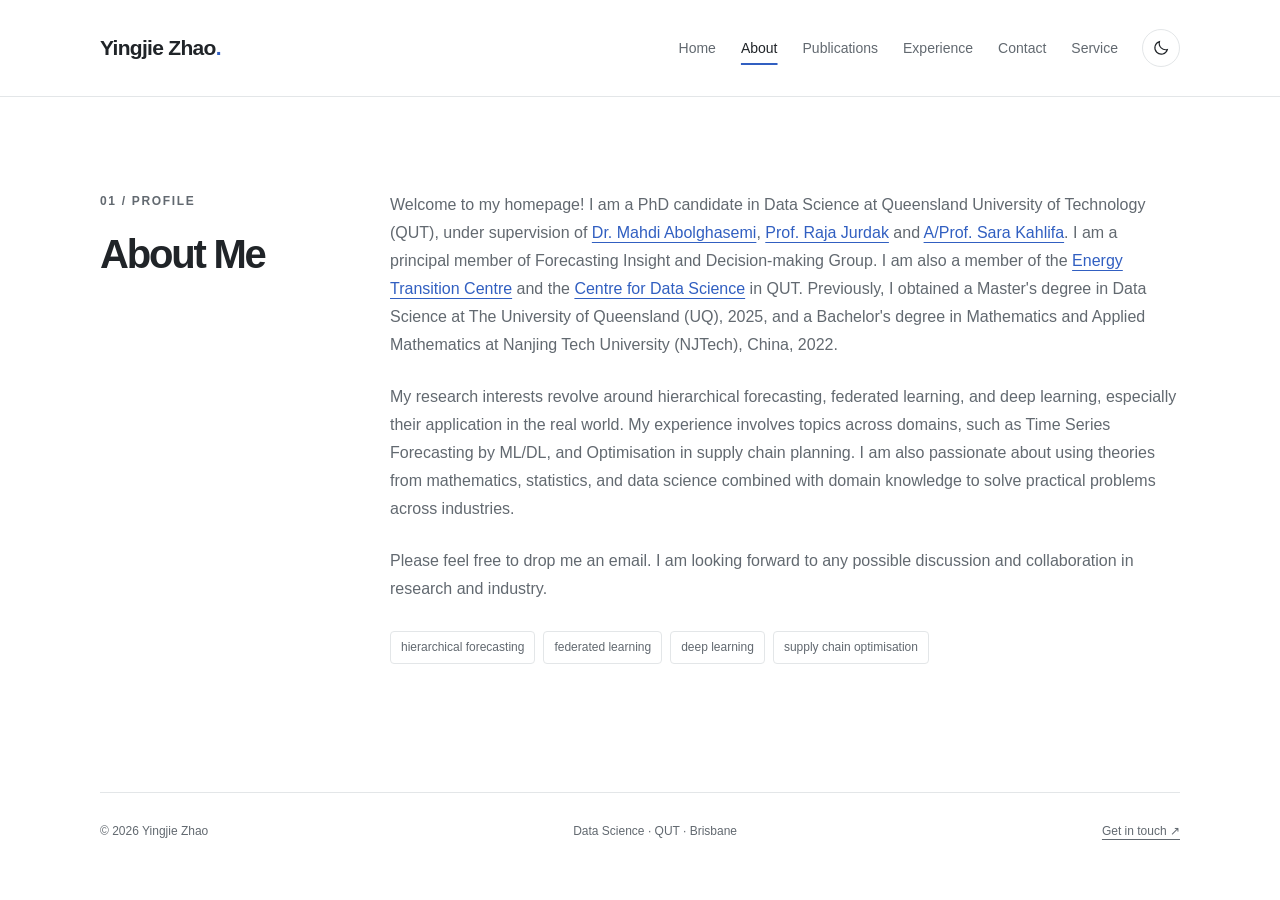
==== about/index.html @ 796f7f2c "Redesign homepage with light and dark themes and separate pages" ====
<!DOCTYPE html>
<html lang="en">
<head>
<meta charset="UTF-8">
<meta name="viewport" content="width=device-width, initial-scale=1">
<meta name="description" content="About Yingjie Zhao, a PhD candidate in Data Science at Queensland University of Technology.">
<meta name="theme-color" content="#ffffff">
<meta property="og:type" content="website">
<meta property="og:title" content="About — Yingjie Zhao">
<meta property="og:description" content="About Yingjie Zhao, a PhD candidate in Data Science at Queensland University of Technology.">
<meta property="og:url" content="https://y1ngjiezhao.github.io/about/">
<meta property="og:image" content="https://y1ngjiezhao.github.io/og.png">
<meta name="twitter:card" content="summary_large_image">
<link rel="canonical" href="https://y1ngjiezhao.github.io/about/">
<title>About — Yingjie Zhao</title>
<script src="../assets/theme.js"></script>
<link rel="stylesheet" href="../assets/site.css">
<script src="../assets/site.js" defer></script>
</head>
<body>
<a class="skip-link" href="#main-content">Skip to content</a>
<header class="nav-shell"><nav aria-label="Primary navigation">
<a class="brand" href="../" aria-label="Yingjie Zhao — Home">Yingjie Zhao<span class="brand-dot">.</span></a>
<div class="nav-controls"><ul class="nav-links" id="navLinks"><li><a href="../">Home</a></li><li><a href="../about/" aria-current="page">About</a></li><li><a href="../publications/">Publications</a></li><li><a href="../experience/">Experience</a></li><li><a href="../contact/">Contact</a></li><li><a href="../service/">Service</a></li></ul>
<button class="theme-button" type="button" aria-label="Switch to dark mode" aria-pressed="false" hidden><svg class="moon" width="18" height="18" viewBox="0 0 24 24" fill="none" stroke="currentColor" stroke-width="1.5" aria-hidden="true"><path d="M20.5 14A8.5 8.5 0 0 1 10 3.5 8.5 8.5 0 1 0 20.5 14Z"/></svg><svg class="sun" width="18" height="18" viewBox="0 0 24 24" fill="none" stroke="currentColor" stroke-width="1.5" aria-hidden="true"><circle cx="12" cy="12" r="4"/><path d="M12 2v2m0 16v2M2 12h2m16 0h2M5 5l1.5 1.5m11 11L19 19M5 19l1.5-1.5m11-11L19 5"/></svg></button>
<button class="menu-button" type="button" aria-label="Open navigation" aria-controls="navLinks" aria-expanded="false" hidden>Menu</button></div>
</nav></header>
<main id="main-content" tabindex="-1"><section class="content-section" id="about" aria-labelledby="about-title">
      <div class="section-kicker">
        <span class="section-number">01 / PROFILE</span>
        <h1 id="about-title">About Me</h1>
      </div>
      <div class="section-content">
        <p>
          Welcome to my homepage! I am a PhD candidate in Data Science at Queensland University of Technology (QUT), under supervision of
          <a href="https://sites.google.com/view/mahdiabolghasemi" target="_blank" rel="noopener noreferrer">Dr. Mahdi Abolghasemi</a>,
          <a href="https://www.qut.edu.au/about/our-people/academic-profiles/r.jurdak" target="_blank" rel="noopener noreferrer">Prof. Raja Jurdak</a> and
          <a href="https://www.qut.edu.au/about/our-people/academic-profiles/sara.khalifa" target="_blank" rel="noopener noreferrer">A/Prof. Sara Kahlifa</a>.
          I am a principal member of Forecasting Insight and Decision-making Group. I am also a member of the
          <a href="https://research.qut.edu.au/energytransition/" target="_blank" rel="noopener noreferrer">Energy Transition Centre</a> and the
          <a href="https://research.qut.edu.au/qutcds/" target="_blank" rel="noopener noreferrer">Centre for Data Science</a> in QUT.
          Previously, I obtained a Master's degree in Data Science at The University of Queensland (UQ), 2025, and a Bachelor's degree in Mathematics and Applied Mathematics at Nanjing Tech University (NJTech), China, 2022.
        </p>
        <p>
          My research interests revolve around hierarchical forecasting, federated learning, and deep learning, especially their application in the real world. My experience involves topics across domains, such as Time Series Forecasting by ML/DL, and Optimisation in supply chain planning. I am also passionate about using theories from mathematics, statistics, and data science combined with domain knowledge to solve practical problems across industries.
        </p>
        <p>
          Please feel free to drop me an email. I am looking forward to any possible discussion and collaboration in research and industry.
        </p>
        <div class="research-tags" aria-label="Research interests">
          <span>hierarchical forecasting</span>
          <span>federated learning</span>
          <span>deep learning</span>
          <span>supply chain optimisation</span>
        </div>
      </div>
    </section></main>
<footer><span>© 2026 Yingjie Zhao</span><span>Data Science · QUT · Brisbane</span><a href="mailto:yingjie.zhao@hdr.qut.edu.au">Get in touch <span aria-hidden="true">↗</span></a></footer>
</body></html>
---- assets/site.css ----
:root {
  color-scheme:light;
  --bg:#fff;
  --text:#202428;
  --muted:#626970;
  --line:#e3e6e8;
  --soft:#f6f7f8;
  --accent:#315fc1;
  --inverse:#fff;
  --width:1080px
}
:root[data-theme=dark] {
  color-scheme:dark;
  --bg:#17191c;
  --text:#edf0f2;
  --muted:#a5adb7;
  --line:#353a41;
  --soft:#202429;
  --accent:#9ebcff;
  --inverse:#17191c
}
* {
  box-sizing:border-box
}
body {
  margin:0;
  background:var(--bg);
  color:var(--text);
  font-family:-apple-system,BlinkMacSystemFont,"Segoe UI",sans-serif;
  font-size:16px;
  line-height:1.75;
  -webkit-font-smoothing:antialiased
}
a {
  color:var(--accent);
  text-underline-offset:4px
}
a:hover {
  text-decoration:underline
}
button {
  font:inherit;
  cursor:pointer
}
a,button {
  -webkit-tap-highlight-color:transparent
}
a:focus-visible,button:focus-visible {
  outline:2px solid var(--accent);
  outline-offset:5px
}
main:focus {
  outline:none
}
[hidden] {
  display:none!important
}
nav,main,footer {
  width:min(calc(100% - 64px),var(--width));
  margin-inline:auto
}
.nav-shell {
  border-bottom:1px solid var(--line);
  background:var(--bg)
}
nav {
  min-height:96px;
  display:flex;
  justify-content:space-between;
  align-items:center;
  gap:24px
}
.brand {
  font-size:21px;
  font-weight:650;
  letter-spacing:-.7px;
  color:var(--text);
  text-decoration:none;
  white-space:nowrap
}
.brand-dot {
  color:var(--accent)
}
.nav-controls {
  display:flex;
  align-items:center;
  gap:24px
}
.nav-links {
  display:flex;
  align-items:center;
  gap:25px;
  list-style:none;
  margin:0;
  padding:0
}
.nav-links a {
  font-size:14px;
  color:var(--muted);
  text-decoration:none;
  padding-block:12px
}
.nav-links a:hover,.nav-links a[aria-current=page] {
  color:var(--text)
}
.nav-links a[aria-current=page] {
  text-decoration:underline;
  text-decoration-color:var(--accent);
  text-decoration-thickness:2px;
  text-underline-offset:10px
}
.theme-button {
  display:grid;
  place-items:center;
  width:38px;
  height:38px;
  border:1px solid var(--line);
  border-radius:50%;
  color:var(--text);
  background:var(--bg)
}
.theme-button:hover {
  background:var(--soft)
}
.sun {
  display:none
}
[data-theme=dark] .sun {
  display:block
}
[data-theme=dark] .moon {
  display:none
}
.menu-button {
  display:none
}
.skip-link {
  position:fixed;
  top:-100px;
  left:16px;
  background:var(--text);
  color:var(--bg);
  padding:10px 18px;
  z-index:100
}
.skip-link:focus {
  top:12px
}
main {
  min-height:calc(100vh - 205px);
  padding-block:80px 96px
}
.hero {
  display:grid;
  grid-template-columns:minmax(0,1fr) 260px;
  align-items:center;
  gap:80px;
  padding-block:30px 86px
}
.eyebrow,.section-number,.card-label,.group-label {
  color:var(--muted);
  font-size:12px;
  font-weight:550;
  letter-spacing:.14em;
  text-transform:uppercase
}
.eyebrow {
  margin:0 0 22px
}
h1,h2,p,figure {
  margin-top:0
}
h1 {
  font-weight:550;
  font-size:clamp(40px,5vw,64px);
  letter-spacing:-.055em;
  line-height:1.13;
  margin-bottom:28px
}
.hero h1 {
  font-size:clamp(44px,6vw,76px);
  margin-bottom:20px
}
.hero-role {
  font-size:16px;
  margin-bottom:18px
}
.hero-lead {
  max-width:570px;
  color:var(--muted);
  font-size:18px;
  line-height:1.8;
  margin-bottom:28px
}
.hero-actions,.actions {
  display:flex;
  align-items:center;
  gap:26px;
  flex-wrap:wrap
}
.button {
  display:inline-flex;
  align-items:center;
  justify-content:center;
  gap:24px;
  min-height:46px;
  padding:10px 18px;
  border:1px solid var(--line);
  border-radius:5px;
  color:var(--text);
  text-decoration:none;
  font-size:14px;
  font-weight:550
}
.button-primary {
  background:var(--text);
  color:var(--inverse);
  border-color:var(--text)
}
.button:hover {
  opacity:.85;
  text-decoration:none
}
.text-link {
  color:var(--text);
  font-size:14px;
  text-decoration:none
}
.text-link span {
  margin-left:10px
}
.hero-meta {
  display:flex;
  gap:6px 20px;
  flex-wrap:wrap;
  font-size:13px;
  color:var(--muted);
  margin-top:34px
}
.hero-meta a {
  color:var(--muted)
}
.portrait {
  margin:0
}
.portrait img {
  display:block;
  width:100%;
  height:auto;
  aspect-ratio:1;
  object-fit:cover;
  border-radius:8px
}
.portrait figcaption {
  font-size:12px;
  color:var(--muted);
  margin-top:14px;
  letter-spacing:.03em
}
.home-links {
  border-block:1px solid var(--line);
  display:grid;
  grid-template-columns:repeat(3,1fr);
  gap:36px;
  padding-block:32px
}
.home-links>a {
  color:var(--text);
  text-decoration:none
}
.home-links>a:hover h2 {
  color:var(--accent)
}
.home-links .eyebrow {
  display:block;
  margin-bottom:16px;
  font-size:12px
}
.home-links h2 {
  display:flex;
  justify-content:space-between;
  font-size:21px;
  font-weight:550;
  letter-spacing:-.025em;
  margin-bottom:10px
}
.home-links h2 span {
  color:var(--muted);
  font-weight:400
}
.home-links p {
  font-size:14px;
  line-height:1.7;
  color:var(--muted);
  margin:0;
  max-width:280px
}
footer {
  display:flex;
  justify-content:space-between;
  gap:16px;
  padding-block:28px;
  border-top:1px solid var(--line);
  font-size:12px;
  color:var(--muted)
}
footer a {
  color:var(--muted)
}
.content-section {
  display:grid;
  grid-template-columns:220px minmax(0,1fr);
  gap:70px;
  padding-block:14px
}
.section-number {
  display:block;
  margin-bottom:20px
}
.section-kicker h1 {
  font-size:40px
}
.section-content {
  min-width:0
}
.section-content p {
  margin-bottom:24px
}
.section-content,.lead,.resource-copy {
  color:var(--muted)
}
.section-content strong {
  color:var(--text);
  font-weight:600
}
.research-tags,.meta-row {
  display:flex;
  flex-wrap:wrap;
  gap:8px;
  margin-top:28px
}
.research-tags span,.meta-row span {
  padding:5px 10px;
  border:1px solid var(--line);
  border-radius:4px;
  font-size:12px;
  color:var(--muted)
}
.group-label {
  padding-bottom:14px;
  border-bottom:1px solid var(--line);
  margin-bottom:0
}
.publication-group+.publication-group {
  margin-top:40px
}
.item-list,.experience-list {
  list-style:none;
  margin:0;
  padding:0
}
.item-card {
  padding-block:24px;
  border-bottom:1px solid var(--line)
}
.item-card em {
  font-size:14px
}
.experience-list li {
  padding:0 0 26px 22px;
  border-left:1px solid var(--line);
  position:relative
}
.experience-list li::before {
  content:"";
  position:absolute;
  width:7px;
  height:7px;
  border-radius:50%;
  background:var(--accent);
  left:-4px;
  top:10px
}
.contact-grid {
  display:grid;
  grid-template-columns:repeat(3,minmax(0,1fr);
  gap:12px
}
.contact-card {
  display:flex;
  flex-direction:column;
  padding:20px;
  gap:12px;
  border:1px solid var(--line);
  border-radius:5px;
  text-decoration:none;
  color:var(--text)
}
.contact-card:hover {
  background:var(--soft);
  text-decoration:none
}
.contact-label {
  font-size:12px;
  color:var(--muted)
}
.contact-arrow {
  align-self:flex-end;
  color:var(--accent)
}
.contact-details {
  border-top:1px solid var(--line);
  padding-top:26px;
  margin-top:32px;
  overflow-wrap:anywhere
}
.contact-details p {
  margin-bottom:12px
}
.lead {
  max-width:700px;
  font-size:18px
}
.service-grid {
  display:grid;
  grid-template-columns: .85fr 1.15fr;
  gap:32px;
  margin-top:48px
}
.card {
  border-top:1px solid var(--line);
  padding-top:26px
}
.card h2 {
  font-size:26px;
  font-weight:550;
  letter-spacing:-.025em;
  line-height:1.3
}
.course-name {
  color:var(--muted)
}
.details {
  margin:24px 0
}
.details div {
  display:grid;
  grid-template-columns:94px 1fr;
  gap:16px;
  border-top:1px solid var(--line);
  padding-block:12px
}
dt {
  color:var(--muted);
  font-size:14px
}
dd {
  margin:0
}
.meta-row {
  margin:0 0 24px
}
.actions {
  gap:12px
}
.note {
  margin-top:24px;
  padding:16px;
  background:var(--soft);
  color:var(--muted);
  font-size:14px;
  border-radius:4px
}
@media(min-width:901px) {
  .section-kicker {
    align-self:start;
    position:sticky;
    top:40px
  }
}
@media(max-width:1000px) {
  .nav-links {
    gap:16px
  }
  .nav-controls {
    gap:16px
  }
  .hero {
    gap:40px;
    grid-template-columns:minmax(0,1fr) 220px
  }
  .content-section {
    gap:36px;
    grid-template-columns:190px minmax(0,1fr)
  }
}
@media(max-width:900px) {
  nav {
    min-height:80px;
    flex-wrap:wrap;
    padding-block:18px;
    position:relative
  }
  .nav-controls {
    flex-wrap:wrap;
    justify-content:flex-end
  }
  .nav-links {
    flex-wrap:wrap
  }
  .js .menu-button {
    display:block;
    border:1px solid var(--line);
    background:var(--bg);
    color:var(--text);
    border-radius:5px;
    padding:5px 10px;
    font-size:14px
  }
  .js .nav-links {
    display:none;
    position:absolute;
    top:100%;
    left:0;
    right:0;
    background:var(--bg);
    z-index:10;
    padding:18px;
    border:1px solid var(--line);
    box-shadow:0 8px 20px #00000008
  }
  .js .nav-links.open {
    display:grid;
    gap:8px
  }
  .nav-links a {
    display:block;
    padding:8px
  }
  .content-section {
    grid-template-columns:1fr;
    gap:20px
  }
  .contact-grid {
    max-width:700px
  }
  .section-kicker h1 {
    font-size:48px
  }
}
@media(max-width:600px) {
  nav,main,footer {
    width:calc(100% - 40px)
  }
  main {
    padding-block:42px 56px
  }
  .hero {
    grid-template-columns:1fr;
    gap:30px;
    padding-block:0 40px
  }
  .hero-copy {
    order:1
  }
  .portrait {
    display:flex;
    align-items:center;
    gap:16px
  }
  .portrait img {
    width:88px;
    height:88px
  }
  .portrait figcaption {
    margin:0
  }
  .hero h1 {
    font-size:48px
  }
  .hero-lead {
    font-size:17px
  }
  .hero-meta {
    margin-top:24px
  }
  .home-links {
    grid-template-columns:1fr;
    gap:24px
  }
  .home-links>a+a {
    border-top:1px solid var(--line);
    padding-top:24px
  }
  .home-links p {
    max-width:none
  }
  .home-links .eyebrow {
    margin-bottom:8px
  }
  footer {
    flex-wrap:wrap;
    font-size:12px
  }
  .contact-grid {
    grid-template-columns:1fr
  }
  .contact-card {
    display:grid;
    grid-template-columns:1fr auto;
    gap:6px
  }
  .contact-card strong {
    grid-row:2
  }
  .contact-arrow {
    grid-column:2;
    grid-row:1/3
  }
  .service-grid {
    grid-template-columns:1fr
  }
  .section-kicker h1 {
    font-size:40px
  }
  .hero-actions {
    gap:20px
  }
  .details div {
    grid-template-columns:80px minmax(0,1fr)
  }
}
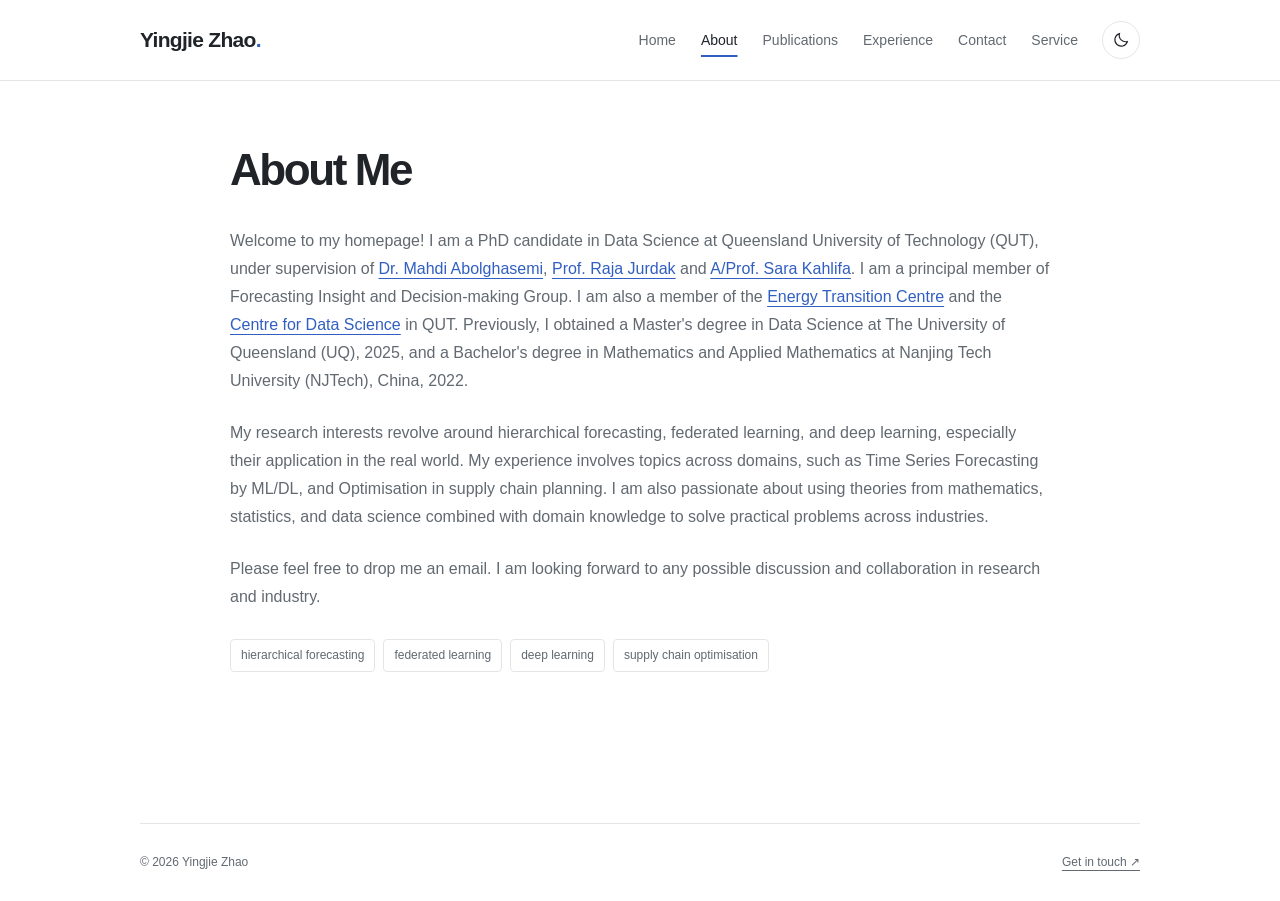
==== commit 86d78c52: "Streamline page layouts and remove redundant labels" ====
--- a/about/index.html
+++ b/about/index.html
@@ -27,7 +27,6 @@
 </nav></header>
 <main id="main-content" tabindex="-1"><section class="content-section" id="about" aria-labelledby="about-title">
       <div class="section-kicker">
-        <span class="section-number">01 / PROFILE</span>
         <h1 id="about-title">About Me</h1>
       </div>
       <div class="section-content">
@@ -55,5 +54,5 @@
         </div>
       </div>
     </section></main>
-<footer><span>© 2026 Yingjie Zhao</span><span>Data Science · QUT · Brisbane</span><a href="mailto:yingjie.zhao@hdr.qut.edu.au">Get in touch <span aria-hidden="true">↗</span></a></footer>
+<footer><span>© 2026 Yingjie Zhao</span><a href="mailto:yingjie.zhao@hdr.qut.edu.au">Get in touch <span aria-hidden="true">↗</span></a></footer>
 </body></html>
--- a/assets/site.css
+++ b/assets/site.css
@@ -7,7 +7,7 @@
   --soft:#f6f7f8;
   --accent:#315fc1;
   --inverse:#fff;
-  --width:1080px
+  --width:1000px
 }
 :root[data-theme=dark] {
   color-scheme:dark;
@@ -64,7 +64,7 @@
   background:var(--bg)
 }
 nav {
-  min-height:96px;
+  min-height:80px;
   display:flex;
   justify-content:space-between;
   align-items:center;
@@ -147,25 +147,22 @@
   top:12px
 }
 main {
-  min-height:calc(100vh - 205px);
-  padding-block:80px 96px
+  min-height:calc(100vh - 158px);
+  padding-block:64px 72px
 }
 .hero {
   display:grid;
   grid-template-columns:minmax(0,1fr) 260px;
   align-items:center;
-  gap:80px;
-  padding-block:30px 86px
-}
-.eyebrow,.section-number,.card-label,.group-label {
+  gap:64px;
+  padding-block:20px 64px
+}
+.group-label {
   color:var(--muted);
   font-size:12px;
   font-weight:550;
   letter-spacing:.14em;
   text-transform:uppercase
-}
-.eyebrow {
-  margin:0 0 22px
 }
 h1,h2,p,figure {
   margin-top:0
@@ -178,21 +175,22 @@
   margin-bottom:28px
 }
 .hero h1 {
-  font-size:clamp(44px,6vw,76px);
+  font-size:clamp(44px,5.5vw,64px);
   margin-bottom:20px
 }
 .hero-role {
   font-size:16px;
-  margin-bottom:18px
+  margin-bottom:22px;
+  color:var(--muted)
 }
 .hero-lead {
-  max-width:570px;
+  max-width:520px;
   color:var(--muted);
   font-size:18px;
   line-height:1.8;
-  margin-bottom:28px
-}
-.hero-actions,.actions {
+  margin-bottom:24px
+}
+.hero-actions {
   display:flex;
   align-items:center;
   gap:26px;
@@ -229,40 +227,29 @@
 .text-link span {
   margin-left:10px
 }
-.hero-meta {
-  display:flex;
-  gap:6px 20px;
-  flex-wrap:wrap;
-  font-size:13px;
-  color:var(--muted);
-  margin-top:34px
-}
-.hero-meta a {
-  color:var(--muted)
-}
 .portrait {
   margin:0
 }
 .portrait img {
   display:block;
-  width:100%;
-  height:auto;
+  width:180px;
+  height:180px;
   aspect-ratio:1;
   object-fit:cover;
   border-radius:8px
 }
 .portrait figcaption {
-  font-size:12px;
+  font-size:14px;
   color:var(--muted);
-  margin-top:14px;
-  letter-spacing:.03em
+  margin-top:20px;
+  line-height:1.7
 }
 .home-links {
-  border-block:1px solid var(--line);
+  border-top:1px solid var(--line);
   display:grid;
   grid-template-columns:repeat(3,1fr);
   gap:36px;
-  padding-block:32px
+  padding-block:28px 0
 }
 .home-links>a {
   color:var(--text);
@@ -270,11 +257,6 @@
 }
 .home-links>a:hover h2 {
   color:var(--accent)
-}
-.home-links .eyebrow {
-  display:block;
-  margin-bottom:16px;
-  font-size:12px
 }
 .home-links h2 {
   display:flex;
@@ -309,16 +291,15 @@
 }
 .content-section {
   display:grid;
-  grid-template-columns:220px minmax(0,1fr);
-  gap:70px;
-  padding-block:14px
-}
-.section-number {
-  display:block;
-  margin-bottom:20px
+  grid-template-columns:minmax(0,1fr);
+  max-width:820px;
+  margin-inline:auto;
+  gap:32px;
+  padding-block:0
 }
 .section-kicker h1 {
-  font-size:40px
+  font-size:44px;
+  margin-bottom:0
 }
 .section-content {
   min-width:0
@@ -326,20 +307,20 @@
 .section-content p {
   margin-bottom:24px
 }
-.section-content,.lead,.resource-copy {
+.section-content {
   color:var(--muted)
 }
 .section-content strong {
   color:var(--text);
   font-weight:600
 }
-.research-tags,.meta-row {
+.research-tags {
   display:flex;
   flex-wrap:wrap;
   gap:8px;
   margin-top:28px
 }
-.research-tags span,.meta-row span {
+.research-tags span {
   padding:5px 10px;
   border:1px solid var(--line);
   border-radius:4px;
@@ -383,7 +364,7 @@
 }
 .contact-grid {
   display:grid;
-  grid-template-columns:repeat(3,minmax(0,1fr);
+  grid-template-columns:repeat(3,minmax(0,1fr));
   gap:12px
 }
 .contact-card {
@@ -417,66 +398,41 @@
 .contact-details p {
   margin-bottom:12px
 }
-.lead {
-  max-width:700px;
-  font-size:18px
-}
-.service-grid {
-  display:grid;
-  grid-template-columns: .85fr 1.15fr;
-  gap:32px;
-  margin-top:48px
-}
-.card {
-  border-top:1px solid var(--line);
-  padding-top:26px
-}
-.card h2 {
-  font-size:26px;
-  font-weight:550;
-  letter-spacing:-.025em;
-  line-height:1.3
-}
-.course-name {
-  color:var(--muted)
-}
-.details {
-  margin:24px 0
-}
-.details div {
-  display:grid;
-  grid-template-columns:94px 1fr;
-  gap:16px;
-  border-top:1px solid var(--line);
-  padding-block:12px
-}
-dt {
-  color:var(--muted);
-  font-size:14px
-}
-dd {
-  margin:0
-}
-.meta-row {
-  margin:0 0 24px
-}
-.actions {
-  gap:12px
-}
-.note {
-  margin-top:24px;
-  padding:16px;
-  background:var(--soft);
-  color:var(--muted);
-  font-size:14px;
-  border-radius:4px
-}
-@media(min-width:901px) {
-  .section-kicker {
-    align-self:start;
-    position:sticky;
-    top:40px
-  }
+.portrait figcaption a,
+.portrait figcaption span {
+  display:block;
+}
+.portrait figcaption a {
+  margin-bottom:8px;
+  overflow-wrap:anywhere;
+  text-decoration:none;
+}
+.portrait figcaption a:hover { text-decoration:underline; }
+.service-page { max-width:880px; }
+.service-heading { margin-bottom:56px; }
+.service-heading h1 { font-size:48px; margin-bottom:12px; }
+.service-heading p { color:var(--muted); margin:0; }
+.teaching { border-top:1px solid var(--line); }
+.teaching-heading { padding-block:28px 32px; }
+.teaching-term { font-size:14px; color:var(--muted); margin-bottom:16px; }
+.teaching-term span { margin-left:8px; }
+.teaching h2 { font-size:24px; font-weight:550; letter-spacing:-.025em; line-height:1.5; margin:0; }
+.course-code { display:block; font-size:14px; letter-spacing:.04em; color:var(--muted); font-weight:500; margin-bottom:4px; }
+.resource-list { list-style:none; padding:0; margin:0; }
+.resource { display:flex; align-items:center; justify-content:space-between; gap:24px; padding-block:24px; border-block:1px solid var(--line); }
+.resource-info { min-width:0; }
+.resource h3 { font-size:16px; font-weight:550; margin:0 0 6px; }
+.resource p { color:var(--muted); font-size:14px; margin:0; }
+.resource-actions { display:flex; gap:24px; flex-shrink:0; }
+.resource-actions a { font-size:14px; text-decoration:none; padding-block:10px; }
+.resource-actions a:hover { text-decoration:underline; }
+.resource-actions a:last-child { color:var(--muted); }
+.resource-actions span { margin-left:6px; }
+@media(max-width:700px) {
+  .resource { align-items:flex-start; flex-direction:column; gap:12px; }
+  .service-heading { margin-bottom:36px; }
+  .service-heading h1 { font-size:40px; }
+  .teaching h2 { font-size:22px; }
 }
 @media(max-width:1000px) {
   .nav-links {
@@ -487,11 +443,11 @@
   }
   .hero {
     gap:40px;
-    grid-template-columns:minmax(0,1fr) 220px
+    grid-template-columns:minmax(0,1fr) 260px
   }
   .content-section {
     gap:36px;
-    grid-template-columns:190px minmax(0,1fr)
+    grid-template-columns:minmax(0,1fr)
   }
 }
 @media(max-width:900px) {
@@ -545,7 +501,7 @@
     max-width:700px
   }
   .section-kicker h1 {
-    font-size:48px
+    font-size:44px
   }
 }
 @media(max-width:600px) {
@@ -557,32 +513,27 @@
   }
   .hero {
     grid-template-columns:1fr;
-    gap:30px;
-    padding-block:0 40px
+    gap:32px;
+    padding-block:0 36px
   }
   .hero-copy {
-    order:1
+    order:0
   }
   .portrait {
-    display:flex;
-    align-items:center;
-    gap:16px
+    display:block
   }
   .portrait img {
-    width:88px;
-    height:88px
+    width:100px;
+    height:100px
   }
   .portrait figcaption {
-    margin:0
+    margin-top:16px
   }
   .hero h1 {
     font-size:48px
   }
   .hero-lead {
     font-size:17px
-  }
-  .hero-meta {
-    margin-top:24px
   }
   .home-links {
     grid-template-columns:1fr;
@@ -594,9 +545,6 @@
   }
   .home-links p {
     max-width:none
-  }
-  .home-links .eyebrow {
-    margin-bottom:8px
   }
   footer {
     flex-wrap:wrap;
@@ -617,16 +565,10 @@
     grid-column:2;
     grid-row:1/3
   }
-  .service-grid {
-    grid-template-columns:1fr
-  }
   .section-kicker h1 {
     font-size:40px
   }
   .hero-actions {
     gap:20px
   }
-  .details div {
-    grid-template-columns:80px minmax(0,1fr)
-  }
-}
+}
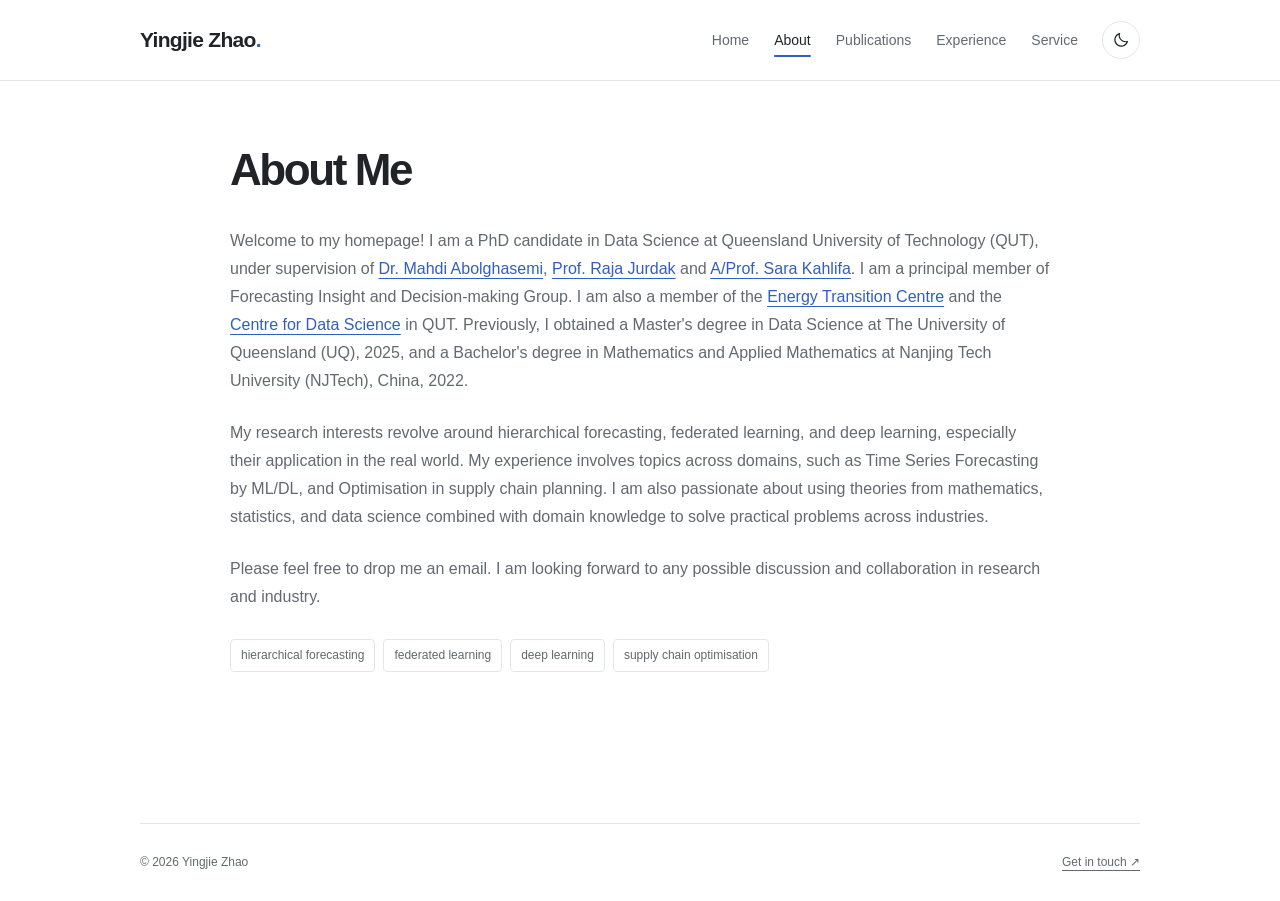
==== commit c7dec428: "Unify service layout and move contact information to homepage" ====
--- a/about/index.html
+++ b/about/index.html
@@ -21,7 +21,7 @@
 <a class="skip-link" href="#main-content">Skip to content</a>
 <header class="nav-shell"><nav aria-label="Primary navigation">
 <a class="brand" href="../" aria-label="Yingjie Zhao — Home">Yingjie Zhao<span class="brand-dot">.</span></a>
-<div class="nav-controls"><ul class="nav-links" id="navLinks"><li><a href="../">Home</a></li><li><a href="../about/" aria-current="page">About</a></li><li><a href="../publications/">Publications</a></li><li><a href="../experience/">Experience</a></li><li><a href="../contact/">Contact</a></li><li><a href="../service/">Service</a></li></ul>
+<div class="nav-controls"><ul class="nav-links" id="navLinks"><li><a href="../">Home</a></li><li><a href="../about/" aria-current="page">About</a></li><li><a href="../publications/">Publications</a></li><li><a href="../experience/">Experience</a></li><li><a href="../service/">Service</a></li></ul>
 <button class="theme-button" type="button" aria-label="Switch to dark mode" aria-pressed="false" hidden><svg class="moon" width="18" height="18" viewBox="0 0 24 24" fill="none" stroke="currentColor" stroke-width="1.5" aria-hidden="true"><path d="M20.5 14A8.5 8.5 0 0 1 10 3.5 8.5 8.5 0 1 0 20.5 14Z"/></svg><svg class="sun" width="18" height="18" viewBox="0 0 24 24" fill="none" stroke="currentColor" stroke-width="1.5" aria-hidden="true"><circle cx="12" cy="12" r="4"/><path d="M12 2v2m0 16v2M2 12h2m16 0h2M5 5l1.5 1.5m11 11L19 19M5 19l1.5-1.5m11-11L19 5"/></svg></button>
 <button class="menu-button" type="button" aria-label="Open navigation" aria-controls="navLinks" aria-expanded="false" hidden>Menu</button></div>
 </nav></header>
--- a/assets/site.css
+++ b/assets/site.css
@@ -1,3 +1,4 @@
+html { overflow-y:scroll; }
 :root {
   color-scheme:light;
   --bg:#fff;
@@ -362,42 +363,13 @@
   left:-4px;
   top:10px
 }
-.contact-grid {
-  display:grid;
-  grid-template-columns:repeat(3,minmax(0,1fr));
-  gap:12px
-}
-.contact-card {
-  display:flex;
-  flex-direction:column;
-  padding:20px;
-  gap:12px;
-  border:1px solid var(--line);
-  border-radius:5px;
-  text-decoration:none;
-  color:var(--text)
-}
-.contact-card:hover {
-  background:var(--soft);
-  text-decoration:none
-}
-.contact-label {
-  font-size:12px;
-  color:var(--muted)
-}
-.contact-arrow {
-  align-self:flex-end;
-  color:var(--accent)
-}
-.contact-details {
-  border-top:1px solid var(--line);
-  padding-top:26px;
-  margin-top:32px;
-  overflow-wrap:anywhere
-}
-.contact-details p {
-  margin-bottom:12px
-}
+
+
+
+
+
+
+
 .portrait figcaption a,
 .portrait figcaption span {
   display:block;
@@ -408,10 +380,10 @@
   text-decoration:none;
 }
 .portrait figcaption a:hover { text-decoration:underline; }
-.service-page { max-width:880px; }
-.service-heading { margin-bottom:56px; }
-.service-heading h1 { font-size:48px; margin-bottom:12px; }
-.service-heading p { color:var(--muted); margin:0; }
+
+
+
+
 .teaching { border-top:1px solid var(--line); }
 .teaching-heading { padding-block:28px 32px; }
 .teaching-term { font-size:14px; color:var(--muted); margin-bottom:16px; }
@@ -430,8 +402,8 @@
 .resource-actions span { margin-left:6px; }
 @media(max-width:700px) {
   .resource { align-items:flex-start; flex-direction:column; gap:12px; }
-  .service-heading { margin-bottom:36px; }
-  .service-heading h1 { font-size:40px; }
+
+
   .teaching h2 { font-size:22px; }
 }
 @media(max-width:1000px) {
@@ -497,9 +469,7 @@
     grid-template-columns:1fr;
     gap:20px
   }
-  .contact-grid {
-    max-width:700px
-  }
+
   .section-kicker h1 {
     font-size:44px
   }
@@ -550,21 +520,10 @@
     flex-wrap:wrap;
     font-size:12px
   }
-  .contact-grid {
-    grid-template-columns:1fr
-  }
-  .contact-card {
-    display:grid;
-    grid-template-columns:1fr auto;
-    gap:6px
-  }
-  .contact-card strong {
-    grid-row:2
-  }
-  .contact-arrow {
-    grid-column:2;
-    grid-row:1/3
-  }
+
+
+
+
   .section-kicker h1 {
     font-size:40px
   }
@@ -572,3 +531,25 @@
     gap:20px
   }
 }
+
+/* Contact information now lives beside the homepage introduction. */
+.hero { align-items:start; }
+.profile-links {
+  width:auto;
+  min-height:0;
+  margin:32px 0 0;
+  padding:0;
+  display:flex;
+  flex-wrap:wrap;
+  justify-content:flex-start;
+  gap:10px 22px;
+}
+.profile-links a { font-size:14px; color:var(--muted); text-decoration:none; }
+.profile-links a:hover { color:var(--accent); text-decoration:underline; }
+.profile-emails { margin-bottom:16px; }
+.portrait .profile-emails a { margin-bottom:2px; }
+.affiliation { margin-bottom:10px; }
+.portrait address { font-style:normal; font-size:13px; line-height:1.8; }
+@media(max-width:600px) {
+  .profile-links { margin-top:24px; }
+}
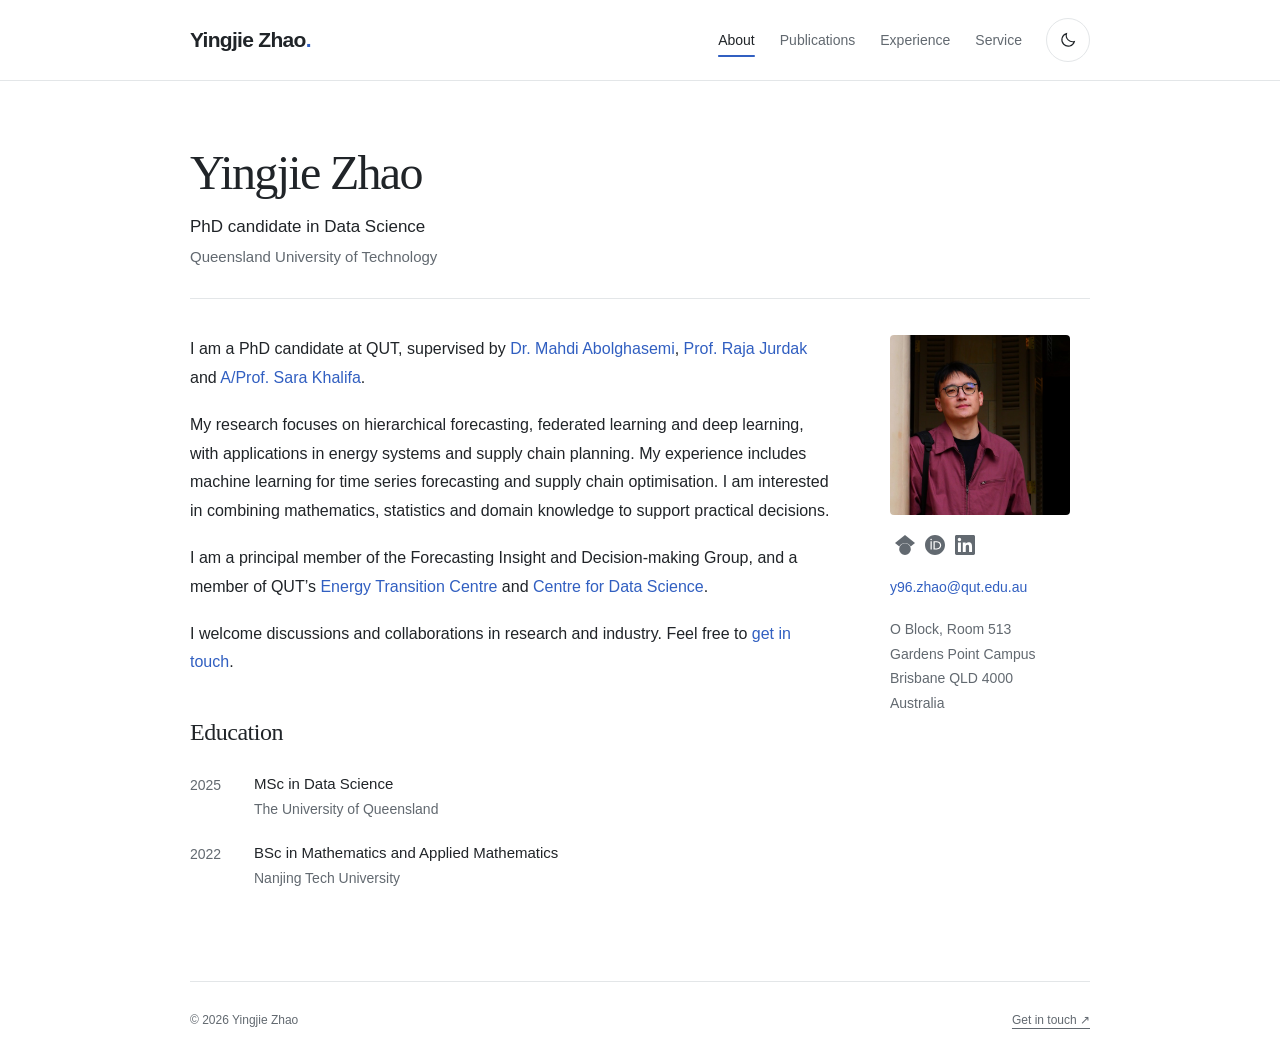
==== commit 86d92bb8: "Merge home and about into one academic profile page" ====
--- a/about/index.html
+++ b/about/index.html
@@ -3,56 +3,9 @@
 <head>
 <meta charset="UTF-8">
 <meta name="viewport" content="width=device-width, initial-scale=1">
-<meta name="description" content="About Yingjie Zhao, a PhD candidate in Data Science at Queensland University of Technology.">
-<meta name="theme-color" content="#ffffff">
-<meta property="og:type" content="website">
-<meta property="og:title" content="About — Yingjie Zhao">
-<meta property="og:description" content="About Yingjie Zhao, a PhD candidate in Data Science at Queensland University of Technology.">
-<meta property="og:url" content="https://y1ngjiezhao.github.io/about/">
-<meta property="og:image" content="https://y1ngjiezhao.github.io/og.png">
-<meta name="twitter:card" content="summary_large_image">
-<link rel="canonical" href="https://y1ngjiezhao.github.io/about/">
+<meta http-equiv="refresh" content="0; url=../">
+<link rel="canonical" href="https://y1ngjiezhao.github.io/">
 <title>About — Yingjie Zhao</title>
-<script src="../assets/theme.js"></script>
-<link rel="stylesheet" href="../assets/site.css">
-<script src="../assets/site.js" defer></script>
 </head>
-<body>
-<a class="skip-link" href="#main-content">Skip to content</a>
-<header class="nav-shell"><nav aria-label="Primary navigation">
-<a class="brand" href="../" aria-label="Yingjie Zhao — Home">Yingjie Zhao<span class="brand-dot">.</span></a>
-<div class="nav-controls"><ul class="nav-links" id="navLinks"><li><a href="../">Home</a></li><li><a href="../about/" aria-current="page">About</a></li><li><a href="../publications/">Publications</a></li><li><a href="../experience/">Experience</a></li><li><a href="../service/">Service</a></li></ul>
-<button class="theme-button" type="button" aria-label="Switch to dark mode" aria-pressed="false" hidden><svg class="moon" width="18" height="18" viewBox="0 0 24 24" fill="none" stroke="currentColor" stroke-width="1.5" aria-hidden="true"><path d="M20.5 14A8.5 8.5 0 0 1 10 3.5 8.5 8.5 0 1 0 20.5 14Z"/></svg><svg class="sun" width="18" height="18" viewBox="0 0 24 24" fill="none" stroke="currentColor" stroke-width="1.5" aria-hidden="true"><circle cx="12" cy="12" r="4"/><path d="M12 2v2m0 16v2M2 12h2m16 0h2M5 5l1.5 1.5m11 11L19 19M5 19l1.5-1.5m11-11L19 5"/></svg></button>
-<button class="menu-button" type="button" aria-label="Open navigation" aria-controls="navLinks" aria-expanded="false" hidden>Menu</button></div>
-</nav></header>
-<main id="main-content" tabindex="-1"><section class="content-section" id="about" aria-labelledby="about-title">
-      <div class="section-kicker">
-        <h1 id="about-title">About Me</h1>
-      </div>
-      <div class="section-content">
-        <p>
-          Welcome to my homepage! I am a PhD candidate in Data Science at Queensland University of Technology (QUT), under supervision of
-          <a href="https://sites.google.com/view/mahdiabolghasemi" target="_blank" rel="noopener noreferrer">Dr. Mahdi Abolghasemi</a>,
-          <a href="https://www.qut.edu.au/about/our-people/academic-profiles/r.jurdak" target="_blank" rel="noopener noreferrer">Prof. Raja Jurdak</a> and
-          <a href="https://www.qut.edu.au/about/our-people/academic-profiles/sara.khalifa" target="_blank" rel="noopener noreferrer">A/Prof. Sara Kahlifa</a>.
-          I am a principal member of Forecasting Insight and Decision-making Group. I am also a member of the
-          <a href="https://research.qut.edu.au/energytransition/" target="_blank" rel="noopener noreferrer">Energy Transition Centre</a> and the
-          <a href="https://research.qut.edu.au/qutcds/" target="_blank" rel="noopener noreferrer">Centre for Data Science</a> in QUT.
-          Previously, I obtained a Master's degree in Data Science at The University of Queensland (UQ), 2025, and a Bachelor's degree in Mathematics and Applied Mathematics at Nanjing Tech University (NJTech), China, 2022.
-        </p>
-        <p>
-          My research interests revolve around hierarchical forecasting, federated learning, and deep learning, especially their application in the real world. My experience involves topics across domains, such as Time Series Forecasting by ML/DL, and Optimisation in supply chain planning. I am also passionate about using theories from mathematics, statistics, and data science combined with domain knowledge to solve practical problems across industries.
-        </p>
-        <p>
-          Please feel free to drop me an email. I am looking forward to any possible discussion and collaboration in research and industry.
-        </p>
-        <div class="research-tags" aria-label="Research interests">
-          <span>hierarchical forecasting</span>
-          <span>federated learning</span>
-          <span>deep learning</span>
-          <span>supply chain optimisation</span>
-        </div>
-      </div>
-    </section></main>
-<footer><span>© 2026 Yingjie Zhao</span><a href="mailto:yingjie.zhao@hdr.qut.edu.au">Get in touch <span aria-hidden="true">↗</span></a></footer>
-</body></html>+<body><p><a href="../">Continue to About — Yingjie Zhao</a></p></body>
+</html>
